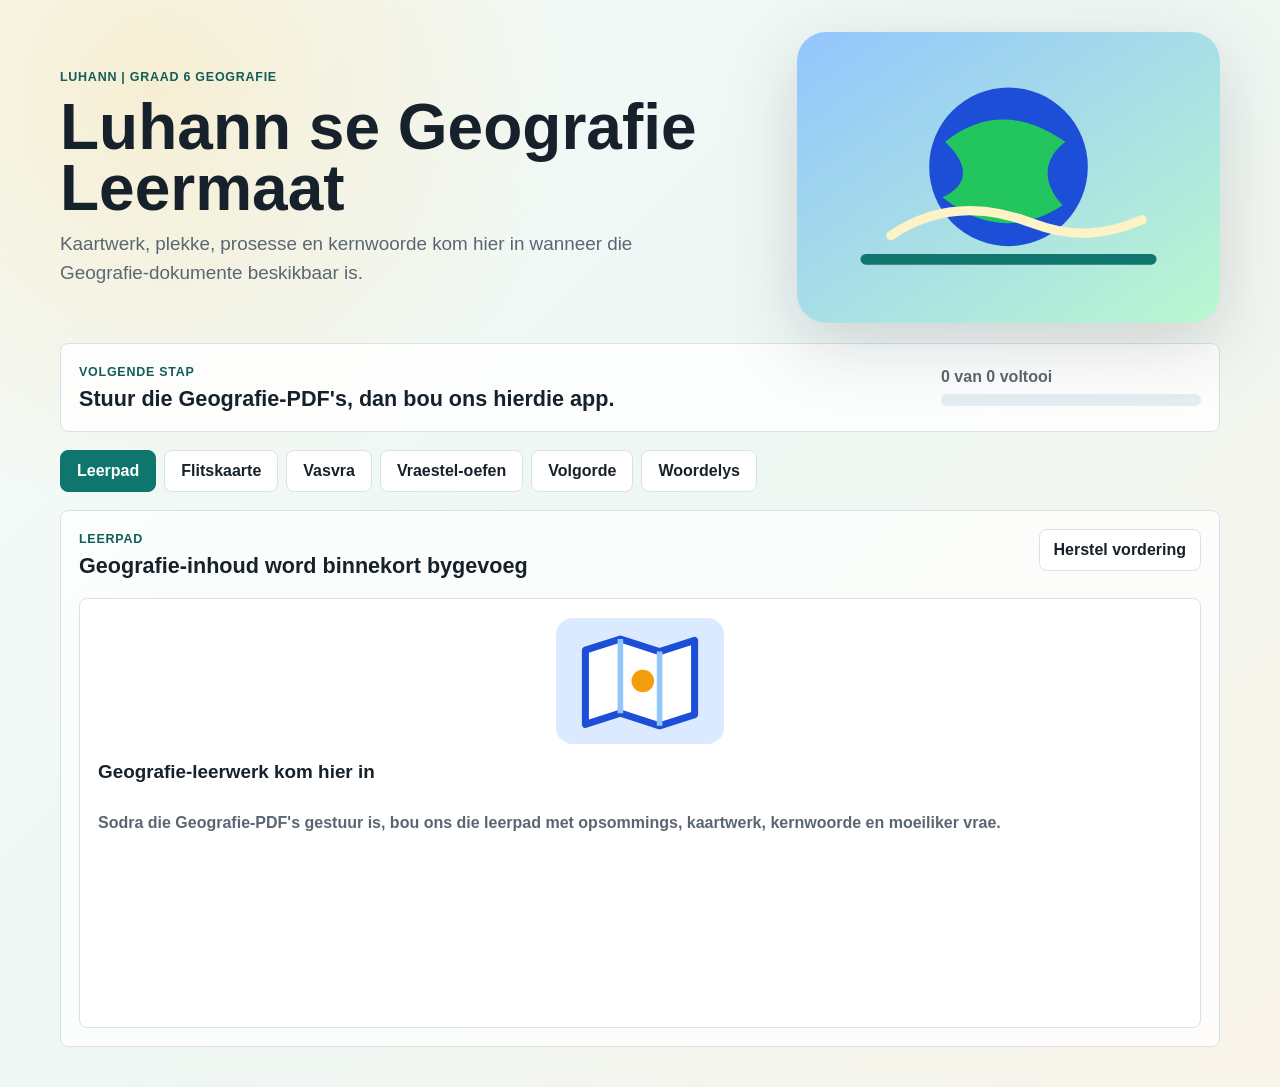
==== geografie/index.html @ 9c15c6fe "Split Luhann apps by subject" ====
<!doctype html>
<html lang="af">
  <head>
    <meta charset="utf-8">
    <meta name="viewport" content="width=device-width, initial-scale=1">
    <title>Luhann se Geografie Leermaat</title>
    <link rel="stylesheet" href="styles.css">
  </head>
  <body>
    <header class="app-header">
      <div class="title-block">
        <span class="subject-chip">Luhann | Graad 6 Geografie</span>
        <h1>Luhann se Geografie Leermaat</h1>
        <p>Kaartwerk, plekke, prosesse en kernwoorde kom hier in wanneer die Geografie-dokumente beskikbaar is.</p>
      </div>
      <div class="hero-art" aria-hidden="true">
        <svg viewBox="0 0 320 220" role="img">
          <defs>
            <linearGradient id="geoSky" x1="0" x2="1" y1="0" y2="1">
              <stop offset="0" stop-color="#93c5fd"></stop>
              <stop offset="1" stop-color="#bbf7d0"></stop>
            </linearGradient>
          </defs>
          <rect width="320" height="220" rx="22" fill="url(#geoSky)"></rect>
          <circle cx="160" cy="102" r="60" fill="#1d4ed8"></circle>
          <path d="M112 83c30-24 61-21 91 0-17 13-18 31-2 48-31 20-61 18-91-6 20-9 21-24 2-42z" fill="#22c55e"></path>
          <path d="M52 172h216" stroke="#0f766e" stroke-width="8" stroke-linecap="round"></path>
          <path d="M71 154c31-21 67-25 108-9 29 11 54 9 82-3" fill="none" stroke="#fef3c7" stroke-width="7" stroke-linecap="round"></path>
        </svg>
      </div>
    </header>

    <main>
      <section class="progress-panel" aria-label="Vordering">
        <div>
          <span class="eyebrow">Volgende stap</span>
          <h2>Stuur die Geografie-PDF's, dan bou ons hierdie app.</h2>
        </div>
        <div class="progress-card">
          <span id="progressText">0 van 0 voltooi</span>
          <div class="progress-track">
            <span id="progressBar"></span>
          </div>
        </div>
      </section>

      <nav class="tabs" aria-label="Afdelings">
        <button class="tab is-active" data-view="learn">Leerpad</button>
        <button class="tab" data-view="cards">Flitskaarte</button>
        <button class="tab" data-view="quiz">Vasvra</button>
        <button class="tab" data-view="practice">Vraestel-oefen</button>
        <button class="tab" data-view="timeline">Volgorde</button>
        <button class="tab" data-view="words">Woordelys</button>
      </nav>

      <section id="learn" class="view is-active" aria-labelledby="learnTitle">
        <div class="view-heading">
          <div>
            <span class="eyebrow">Leerpad</span>
            <h2 id="learnTitle">Geografie-inhoud word binnekort bygevoeg</h2>
          </div>
          <button id="resetProgress" class="secondary-button" type="button">Herstel vordering</button>
        </div>
        <div id="topicGrid" class="topic-grid"></div>
      </section>

      <section id="cards" class="view" aria-labelledby="cardsTitle">
        <div class="view-heading">
          <div>
            <span class="eyebrow">Flitskaarte</span>
            <h2 id="cardsTitle">Flitskaarte vir Geografie</h2>
          </div>
          <div class="card-actions">
            <button id="prevCard" class="icon-button" type="button" aria-label="Vorige kaart">&lsaquo;</button>
            <button id="flipCard" class="primary-button" type="button">Wys antwoord</button>
            <button id="nextCard" class="icon-button" type="button" aria-label="Volgende kaart">&rsaquo;</button>
          </div>
        </div>
        <article id="flashcard" class="flashcard" tabindex="0" aria-live="polite"></article>
        <p id="cardCounter" class="counter"></p>
      </section>

      <section id="quiz" class="view" aria-labelledby="quizTitle">
        <div class="view-heading">
          <div>
            <span class="eyebrow">Vasvra</span>
            <h2 id="quizTitle">Toets jou kennis</h2>
          </div>
          <button id="restartQuiz" class="secondary-button" type="button">Begin weer</button>
        </div>
        <div id="quizBox" class="quiz-box"></div>
      </section>

      <section id="practice" class="view" aria-labelledby="practiceTitle">
        <div class="view-heading">
          <div>
            <span class="eyebrow">Vraestel-oefen</span>
            <h2 id="practiceTitle">Modelantwoorde kom uit die Geografie-dokumente</h2>
          </div>
        </div>
        <div id="practiceList" class="practice-list"></div>
      </section>

      <section id="timeline" class="view" aria-labelledby="timelineTitle">
        <div class="view-heading">
          <div>
            <span class="eyebrow">Volgorde</span>
            <h2 id="timelineTitle">Prosesse en kaartwerkstappe in volgorde</h2>
          </div>
        </div>
        <div id="timelineList" class="timeline"></div>
      </section>

      <section id="words" class="view" aria-labelledby="wordsTitle">
        <div class="view-heading">
          <div>
            <span class="eyebrow">Woordelys</span>
            <h2 id="wordsTitle">Geografie-woorde om te onthou</h2>
          </div>
          <label class="search-box">
            <span>Soek</span>
            <input id="wordSearch" type="search" placeholder="bv. kaart">
          </label>
        </div>
        <div id="wordList" class="word-list"></div>
      </section>
    </main>

    <script src="app.js"></script>
  </body>
</html>
---- geografie/styles.css ----
:root {
  color-scheme: light;
  --ink: #17212b;
  --muted: #5b6673;
  --line: #d9e2e7;
  --paper: #fbfaf7;
  --surface: #ffffff;
  --teal: #0f766e;
  --teal-dark: #115e59;
  --gold: #d97706;
  --clay: #9a3412;
  --blue: #1d4ed8;
  --green: #15803d;
  --red: #b91c1c;
  font-family: Verdana, "Segoe UI", Arial, sans-serif;
}

* {
  box-sizing: border-box;
}

body {
  margin: 0;
  min-height: 100vh;
  color: var(--ink);
  background:
    radial-gradient(circle at 12% 8%, rgba(249, 196, 83, .22), transparent 28%),
    linear-gradient(135deg, #f7fbf8 0%, #eef7f4 48%, #f9f4e8 100%);
}

button,
input {
  font: inherit;
}

button {
  cursor: pointer;
}

.app-header,
main {
  width: min(1160px, calc(100% - 32px));
  margin: 0 auto;
}

.app-header {
  min-height: 300px;
  display: grid;
  grid-template-columns: minmax(0, 1.25fr) minmax(260px, .75fr);
  gap: 32px;
  align-items: center;
  padding: 32px 0 20px;
}

.title-block h1 {
  margin: 12px 0 10px;
  font-size: clamp(2.4rem, 5vw, 5.4rem);
  line-height: .95;
  letter-spacing: 0;
}

.title-block p {
  max-width: 620px;
  margin: 0;
  color: var(--muted);
  font-size: 1.18rem;
  line-height: 1.55;
}

.subject-chip,
.eyebrow {
  display: inline-flex;
  width: fit-content;
  color: var(--teal-dark);
  font-weight: 800;
  text-transform: uppercase;
  letter-spacing: .06em;
  font-size: .78rem;
}

.hero-art svg {
  display: block;
  width: 100%;
  filter: drop-shadow(0 20px 35px rgba(15, 23, 42, .16));
}

main {
  padding-bottom: 40px;
}

.progress-panel {
  display: flex;
  justify-content: space-between;
  gap: 24px;
  align-items: center;
  background: rgba(255, 255, 255, .84);
  border: 1px solid var(--line);
  border-radius: 8px;
  padding: 18px;
}

.progress-panel h2,
.view-heading h2 {
  margin: 6px 0 0;
  font-size: 1.35rem;
  line-height: 1.25;
}

.progress-card {
  min-width: 260px;
}

.progress-card span {
  display: block;
  margin-bottom: 8px;
  color: var(--muted);
  font-weight: 700;
}

.progress-track {
  height: 12px;
  overflow: hidden;
  background: #e5edf0;
  border-radius: 999px;
}

.progress-track span {
  display: block;
  width: 0;
  height: 100%;
  background: linear-gradient(90deg, var(--teal), var(--gold));
  transition: width .25s ease;
}

.tabs {
  display: flex;
  gap: 8px;
  overflow-x: auto;
  padding: 18px 0;
}

.tab,
.primary-button,
.secondary-button,
.icon-button {
  border: 1px solid var(--line);
  border-radius: 8px;
  background: var(--surface);
  color: var(--ink);
  min-height: 42px;
  font-weight: 800;
}

.tab {
  padding: 0 16px;
  white-space: nowrap;
}

.tab.is-active,
.primary-button {
  color: #fff;
  background: var(--teal);
  border-color: var(--teal);
}

.secondary-button {
  padding: 0 14px;
}

.icon-button {
  width: 44px;
  font-size: 1.7rem;
  line-height: 1;
}

.view {
  display: none;
  background: rgba(255, 255, 255, .76);
  border: 1px solid var(--line);
  border-radius: 8px;
  padding: 18px;
}

.view.is-active {
  display: block;
}

.view-heading {
  display: flex;
  justify-content: space-between;
  align-items: flex-start;
  gap: 18px;
  margin-bottom: 18px;
}

.topic-grid {
  display: grid;
  grid-template-columns: repeat(auto-fit, minmax(260px, 1fr));
  gap: 16px;
}

.topic-card {
  min-height: 430px;
  display: flex;
  flex-direction: column;
  gap: 14px;
  background: var(--surface);
  border: 1px solid var(--line);
  border-radius: 8px;
  padding: 18px;
}

.topic-visual {
  display: grid;
  place-items: center;
  min-height: 128px;
}

.topic-visual svg {
  display: block;
  width: min(100%, 168px);
  height: auto;
}

.topic-card h3 {
  margin: 0;
  font-size: 1.18rem;
  line-height: 1.35;
}

.topic-card ul {
  margin: 0;
  padding-left: 0;
  list-style: none;
  color: var(--muted);
  line-height: 1.65;
  font-size: 1.08rem;
  font-weight: 700;
}

.topic-groups {
  display: grid;
  gap: 10px;
}

.mini-section {
  border-left: 5px solid rgba(15, 118, 110, .28);
  background: #f8fbfa;
  border-radius: 8px;
  padding: 10px 12px;
}

.mini-section h4 {
  margin: 0 0 6px;
  color: var(--teal-dark);
  font-size: .92rem;
  line-height: 1.25;
}

.topic-card li {
  display: flex;
  gap: 10px;
  align-items: flex-start;
}

.topic-card li::before {
  content: "";
  flex: 0 0 10px;
  width: 10px;
  height: 10px;
  margin-top: .65em;
  border-radius: 50%;
  background: var(--gold);
}

.topic-card button {
  margin-top: auto;
}

.topic-card.is-done {
  border-color: rgba(21, 128, 61, .45);
  box-shadow: inset 0 0 0 2px rgba(21, 128, 61, .08);
}

.card-actions {
  display: flex;
  gap: 8px;
  align-items: center;
}

.primary-button {
  padding: 0 16px;
}

.flashcard {
  display: grid;
  place-items: center;
  min-height: 280px;
  padding: 30px;
  border-radius: 8px;
  border: 1px solid #c9d8de;
  background:
    linear-gradient(135deg, rgba(15, 118, 110, .08), rgba(217, 119, 6, .12)),
    var(--surface);
  text-align: center;
}

.flashcard h3 {
  max-width: 720px;
  margin: 0;
  font-size: clamp(1.65rem, 3vw, 2.6rem);
  line-height: 1.15;
}

.flashcard p {
  max-width: 720px;
  margin: 12px 0 0;
  color: var(--muted);
  font-size: 1.12rem;
  line-height: 1.5;
}

.counter {
  color: var(--muted);
  font-weight: 700;
}

.quiz-box {
  display: grid;
  gap: 14px;
}

.quiz-question {
  background: var(--surface);
  border: 1px solid var(--line);
  border-radius: 8px;
  padding: 18px;
}

.quiz-question h3 {
  margin: 0 0 16px;
  font-size: 1.35rem;
}

.answers {
  display: grid;
  grid-template-columns: repeat(auto-fit, minmax(210px, 1fr));
  gap: 10px;
}

.answer {
  min-height: 54px;
  padding: 12px;
  text-align: left;
}

.answer.correct {
  color: #fff;
  background: var(--green);
  border-color: var(--green);
}

.answer.wrong {
  color: #fff;
  background: var(--red);
  border-color: var(--red);
}

.feedback {
  min-height: 28px;
  color: var(--muted);
  font-weight: 800;
}

.timeline {
  display: grid;
  gap: 10px;
}

.timeline-item {
  display: grid;
  grid-template-columns: 150px minmax(0, 1fr);
  gap: 14px;
  align-items: start;
  background: var(--surface);
  border: 1px solid var(--line);
  border-radius: 8px;
  padding: 14px;
}

.timeline-item strong {
  color: var(--clay);
}

.timeline-item p {
  margin: 0;
  color: var(--muted);
  line-height: 1.45;
}

.search-box {
  display: flex;
  align-items: center;
  gap: 8px;
  color: var(--muted);
  font-weight: 800;
}

.search-box input {
  min-height: 42px;
  width: min(300px, 48vw);
  border: 1px solid var(--line);
  border-radius: 8px;
  padding: 0 12px;
}

.word-list {
  display: grid;
  grid-template-columns: repeat(auto-fit, minmax(230px, 1fr));
  gap: 12px;
}

.word-card,
.practice-card {
  background: var(--surface);
  border: 1px solid var(--line);
  border-radius: 8px;
  padding: 16px;
}

.word-card h3,
.practice-card h3 {
  margin: 0 0 8px;
  color: var(--blue);
}

.word-card p,
.practice-card p {
  margin: 0;
  color: var(--muted);
  line-height: 1.45;
}

.practice-list {
  display: grid;
  gap: 12px;
}

.practice-card {
  display: grid;
  gap: 10px;
}

.practice-card ul {
  margin: 0;
  padding-left: 20px;
  color: var(--muted);
  line-height: 1.55;
  font-weight: 700;
}

.practice-meta {
  width: fit-content;
  border-radius: 999px;
  background: #ecfeff;
  color: var(--teal-dark);
  padding: 4px 10px;
  font-size: .8rem;
  font-weight: 800;
}

@media (max-width: 760px) {
  .app-header {
    grid-template-columns: 1fr;
    min-height: auto;
  }

  .hero-art {
    max-width: 360px;
  }

  .progress-panel,
  .view-heading {
    flex-direction: column;
    align-items: stretch;
  }

  .progress-card {
    min-width: 0;
  }

  .timeline-item {
    grid-template-columns: 1fr;
  }

  .card-actions {
    flex-wrap: wrap;
  }
}
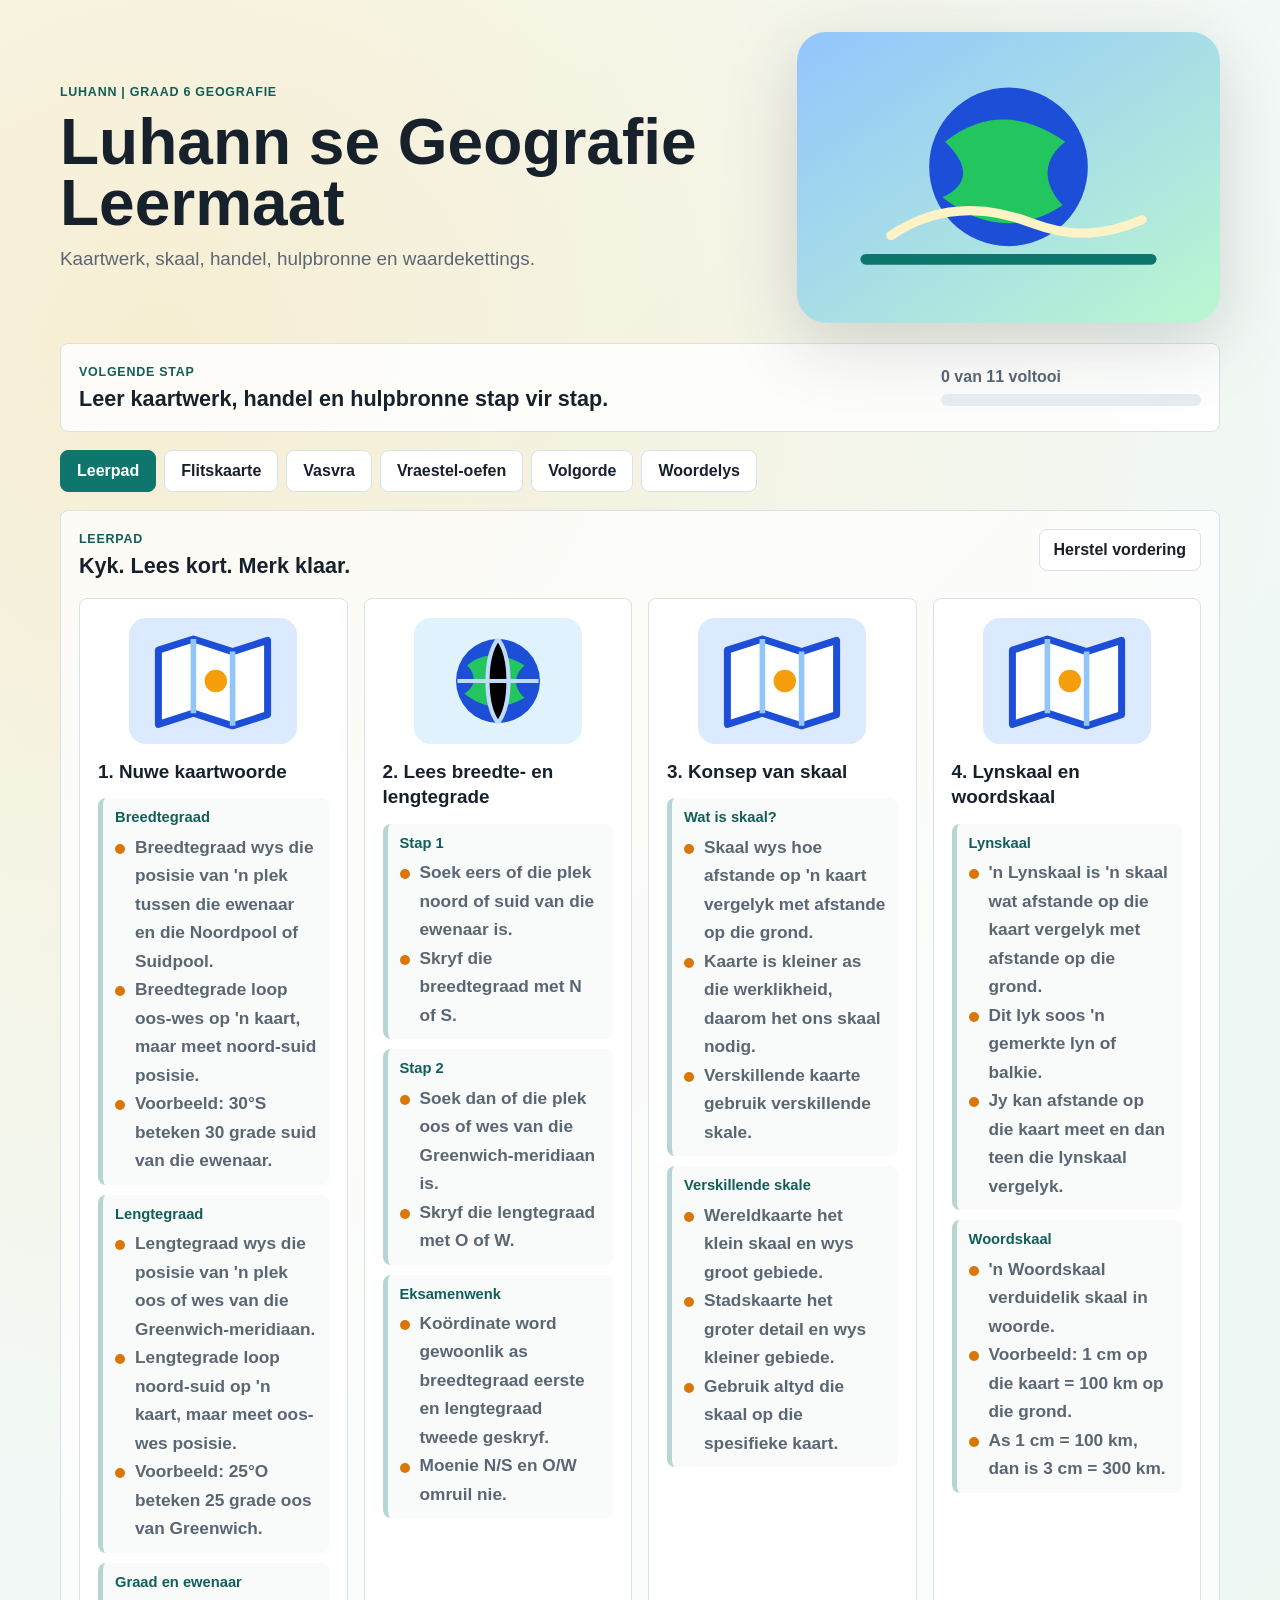
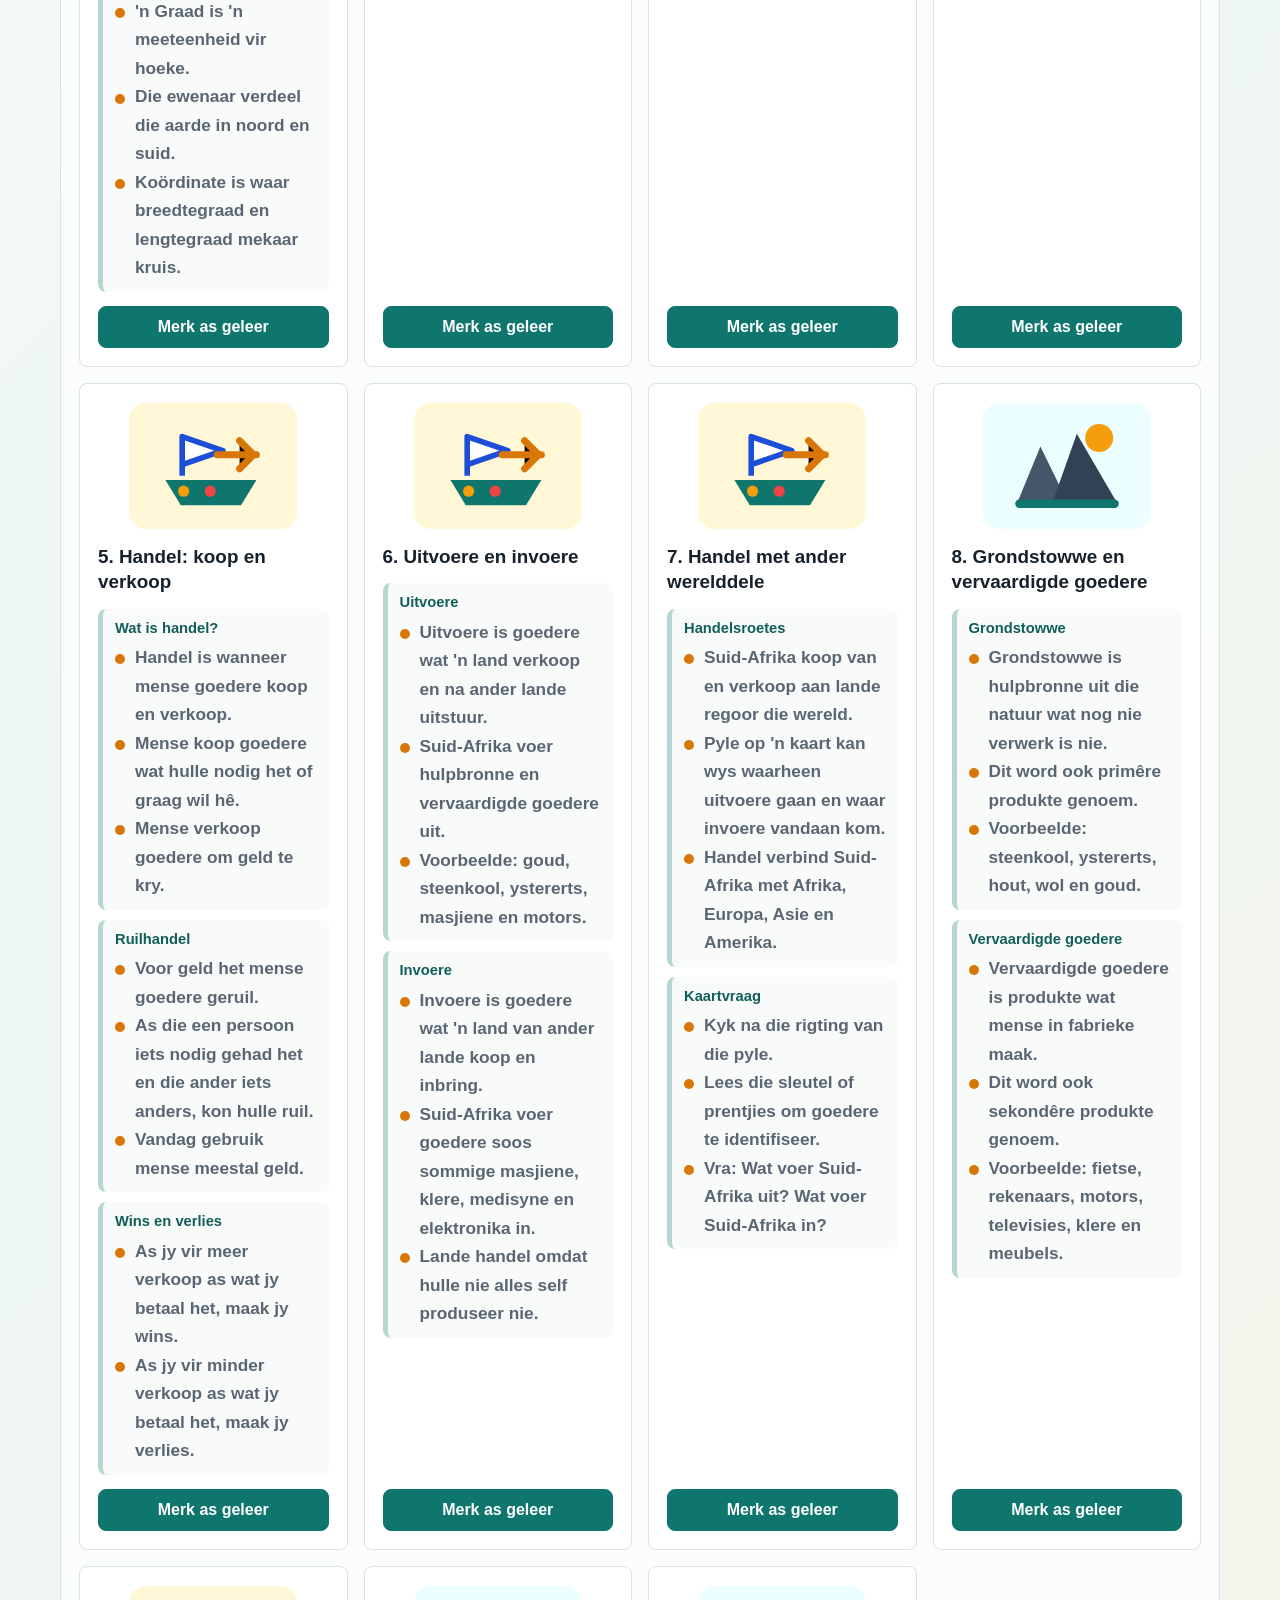
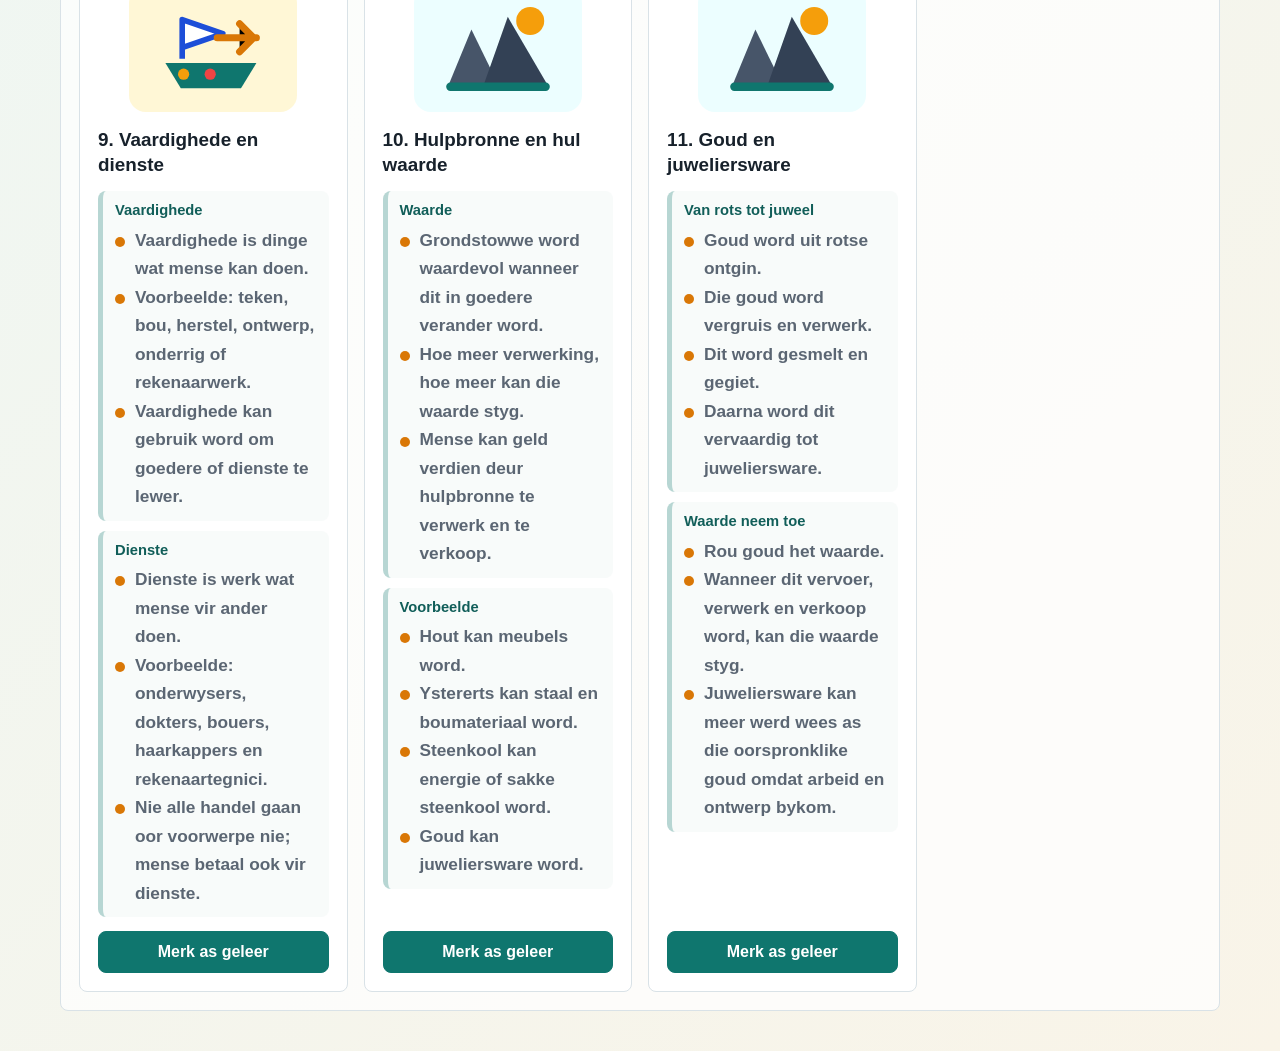
==== commit bf2ae2fb: "Add geography study content" ====
--- a/geografie/index.html
+++ b/geografie/index.html
@@ -11,7 +11,7 @@
       <div class="title-block">
         <span class="subject-chip">Luhann | Graad 6 Geografie</span>
         <h1>Luhann se Geografie Leermaat</h1>
-        <p>Kaartwerk, plekke, prosesse en kernwoorde kom hier in wanneer die Geografie-dokumente beskikbaar is.</p>
+        <p>Kaartwerk, skaal, handel, hulpbronne en waardekettings.</p>
       </div>
       <div class="hero-art" aria-hidden="true">
         <svg viewBox="0 0 320 220" role="img">
@@ -34,7 +34,7 @@
       <section class="progress-panel" aria-label="Vordering">
         <div>
           <span class="eyebrow">Volgende stap</span>
-          <h2>Stuur die Geografie-PDF's, dan bou ons hierdie app.</h2>
+          <h2>Leer kaartwerk, handel en hulpbronne stap vir stap.</h2>
         </div>
         <div class="progress-card">
           <span id="progressText">0 van 0 voltooi</span>
@@ -57,7 +57,7 @@
         <div class="view-heading">
           <div>
             <span class="eyebrow">Leerpad</span>
-            <h2 id="learnTitle">Geografie-inhoud word binnekort bygevoeg</h2>
+            <h2 id="learnTitle">Kyk. Lees kort. Merk klaar.</h2>
           </div>
           <button id="resetProgress" class="secondary-button" type="button">Herstel vordering</button>
         </div>
@@ -95,7 +95,7 @@
         <div class="view-heading">
           <div>
             <span class="eyebrow">Vraestel-oefen</span>
-            <h2 id="practiceTitle">Modelantwoorde kom uit die Geografie-dokumente</h2>
+            <h2 id="practiceTitle">Oefen antwoorde wat punte tel</h2>
           </div>
         </div>
         <div id="practiceList" class="practice-list"></div>
